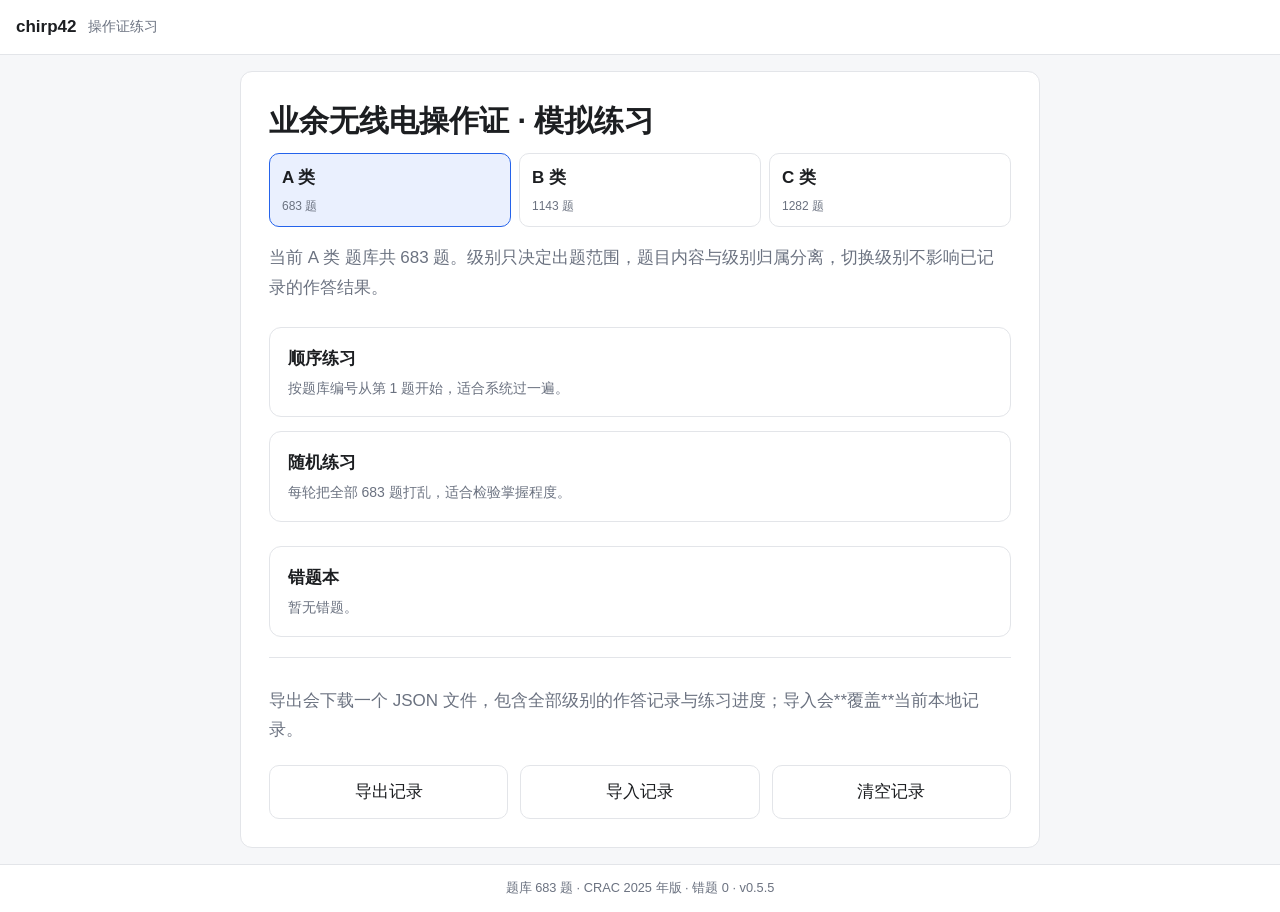
==== quiz/index.html @ 8d7db70e "v0.5.5: 整体放大一号，练习页使用更宽的容器 按用户反馈「可以大一点」调整，参照同类题库站的尺寸。  宽度： - 新增 .is-wide（76rem）：练习页是题干 + 答题卡双栏，需要更宽； " ====
<!DOCTYPE html>
<html lang="zh-CN">
<head>
<meta charset="utf-8">
<meta name="viewport" content="width=device-width, initial-scale=1">
<meta name="color-scheme" content="light dark">
<title>业余无线电操作证 · 模拟练习</title>
<meta name="description" content="CRAC 业余无线电台操作技术能力验证题库练习。">
<!-- 静态资源带版本参数：站点没有构建步骤，无法自动生成内容哈希，
     所以每次发版手动改这里的 v= 值，否则浏览器（尤其手机）会一直用旧的
     app.js / style.css。改版本号时三处一起改：这里两处 + index.html 页脚。 -->
<link rel="stylesheet" href="style.css?v=0.5.5">
</head>
<body>
<header class="topbar">
  <a class="brand" href="/">chirp42</a>
  <span class="topbar-title">操作证练习</span>
</header>

<main id="main" class="wrap">
  <!-- 应用内容由 app.js 渲染；无 JS 时给出提示 -->
  <section class="card">
    <h1>业余无线电操作证 · 模拟练习</h1>
    <p class="note" id="boot">正在载入题库…</p>
  </section>
</main>

<footer class="footbar">
  <span id="foot-stat">题库来自 CRAC《业余无线电台操作技术能力验证题库（2025 年版）》</span>
</footer>

<script src="app.js?v=0.5.5"></script>
</body>
</html>
---- quiz/style.css ----
/* 业余无线电操作证模拟练习 —— 移动端优先，无构建 */

:root {
  --bg: #f6f7f9;
  --fg: #1c1e21;
  --muted: #6b7280;
  --card: #ffffff;
  --line: #e3e5e9;
  --accent: #2563eb;
  --accent-soft: #eaf0fe;
  --ok: #15803d;
  --ok-soft: #e8f6ec;
  --bad: #b91c1c;
  --bad-soft: #fdeaea;
  --radius: 12px;
}

@media (prefers-color-scheme: dark) {
  :root {
    --bg: #16181c;
    --fg: #e8eaed;
    --muted: #9aa0a6;
    --card: #1f2227;
    --line: #303338;
    --accent: #7aa2f7;
    --accent-soft: #24314a;
    --ok: #6ee7a0;
    --ok-soft: #1d3327;
    --bad: #fca5a5;
    --bad-soft: #3a2222;
  }
}

* { box-sizing: border-box; }

html {
  -webkit-text-size-adjust: 100%;
}

body {
  margin: 0;
  min-height: 100vh;
  display: flex;
  flex-direction: column;
  background: var(--bg);
  color: var(--fg);
  font: 17px/1.75 -apple-system, BlinkMacSystemFont, "Segoe UI", "Microsoft YaHei",
        "PingFang SC", "Hiragino Sans GB", sans-serif;
}

/* ---------------- 顶栏与底栏 ---------------- */

.topbar {
  display: flex;
  align-items: center;
  gap: .75rem;
  padding: .75rem 1rem;
  border-bottom: 1px solid var(--line);
  background: var(--card);
  position: sticky;
  top: 0;
  z-index: 10;
}

.brand {
  font-weight: 600;
  color: var(--fg);
  text-decoration: none;
}

.topbar-title {
  color: var(--muted);
  font-size: .9rem;
}

.footbar {
  margin-top: auto;
  padding: .75rem 1rem calc(.75rem + env(safe-area-inset-bottom));
  border-top: 1px solid var(--line);
  background: var(--card);
  color: var(--muted);
  font-size: .8rem;
  text-align: center;
}

/* ---------------- 布局 ---------------- */

/*
 * 宽度分级：练习页是双栏（题干 + 答题卡），需要更宽；
 * 其余页面（首页、错题本、成绩）是单栏，太宽反而不好读。
 */
.wrap {
  width: 100%;
  max-width: 52rem;
  margin: 0 auto;
  padding: 1rem;
}

.wrap.is-wide { max-width: 76rem; }

.card {
  background: var(--card);
  border: 1px solid var(--line);
  border-radius: var(--radius);
  padding: clamp(1rem, 4vw, 1.75rem);
}

h1 {
  margin: 0 0 .75rem;
  font-size: clamp(1.4rem, 5vw, 1.9rem);
  line-height: 1.35;
}

.note {
  color: var(--muted);
  margin: .5rem 0 0;
}

.note.error { color: var(--bad); }

/* ---------------- 级别选择 ---------------- */

.levels {
  display: flex;
  gap: .5rem;
  margin: 0 0 1rem;
}

.level {
  flex: 1;
  display: flex;
  flex-direction: column;
  gap: .15rem;
  align-items: flex-start;
  min-height: 48px;
  padding: .6rem .75rem;
  border: 1px solid var(--line);
  border-radius: 10px;
  background: var(--card);
  color: var(--fg);
  font: inherit;
  text-align: left;
  cursor: pointer;
}

.level:hover:not(:disabled) {
  border-color: var(--accent);
  background: var(--accent-soft);
}

.level.is-current {
  border-color: var(--accent);
  background: var(--accent-soft);
  cursor: default;
}

.level:disabled { opacity: 1; }

.level-name { font-weight: 600; }

.level-meta {
  font-size: .75rem;
  color: var(--muted);
}

/* ---------------- 通用按钮 ---------------- */

.btn {
  display: inline-flex;
  align-items: center;
  justify-content: center;
  min-height: 54px;
  padding: .7rem 1.5rem;
  font-size: 1.0625rem;
  border: 1px solid var(--line);
  border-radius: 10px;
  background: var(--card);
  color: var(--fg);
  font: inherit;
  font-weight: 500;
  cursor: pointer;
}

.btn:hover:not(:disabled) { border-color: var(--accent); }

.btn:disabled {
  opacity: .5;
  cursor: not-allowed;
}

.btn:focus-visible {
  outline: 2px solid var(--accent);
  outline-offset: 2px;
}

.btn-primary {
  background: var(--accent);
  border-color: var(--accent);
  color: #fff;
}

.btn-primary:hover:not(:disabled) { filter: brightness(1.08); }

.btn-block { width: 100%; }

/* 进度条里的小号按钮（结束） */
.btn-small {
  min-height: 0;
  padding: .2rem .7rem;
  font-size: .8rem;
}

/* ---------------- 模式选择 ---------------- */

.modes {
  display: grid;
  gap: .875rem;
  margin-top: 1.5rem;
}

.mode {
  display: block;
  width: 100%;
  text-align: left;
  padding: 1rem 1.1rem;
  border: 1px solid var(--line);
  border-radius: var(--radius);
  background: var(--card);
  color: var(--fg);
  font: inherit;
  cursor: pointer;
}

.mode:hover:not(:disabled) {
  border-color: var(--accent);
  background: var(--accent-soft);
}

.mode:disabled { opacity: .45; cursor: not-allowed; }

.mode-name { display: block; font-weight: 600; }

.mode-desc {
  display: block;
  color: var(--muted);
  font-size: .875rem;
  margin-top: .15rem;
}

/* ---------------- 练习页布局（题目 + 答题卡） ---------------- */

/*
 * 宽屏左右分栏；窄屏自动堆叠（grid 只有一列时行为与普通块级一致）。
 * 用 auto-fit + minmax 而不是媒体查询：答题卡本身需要一个最小宽度才放得下
 * 号码格，交给浏览器按实际宽度决定分不分栏更稳。
 */
.practice {
  display: grid;
  grid-template-columns: 1fr;
  gap: 1rem;
  align-items: start;
}

@media (min-width: 64rem) {
  /* 左栏可伸缩，右栏随屏幕变宽（参考图里右栏约占三分之一） */
  .practice { grid-template-columns: minmax(0, 1fr) clamp(24rem, 28vw, 30rem); }
}

/* ---------------- 进度与题干 ---------------- */

.progress {
  display: flex;
  align-items: baseline;
  justify-content: space-between;
  gap: .5rem;
  color: var(--muted);
  font-size: .875rem;
  margin-bottom: .75rem;
}

/* 题号与正文两列。题号列宽固定，题干与选项文字因此左对齐。 */
.q-row {
  display: grid;
  grid-template-columns: 2rem minmax(0, 1fr);
  align-items: start;
}

.q-num {
  font-weight: 600;
  line-height: 1.75;
  color: var(--fg);
}

.q-body { min-width: 0; }

/* 错题本里的章节号等宽显示（练习页已不显示章节） */
.chapter {
  font-family: ui-monospace, SFMono-Regular, Menlo, Consolas, monospace;
}

/* 判定反馈的容器，占据选项与按钮之间 */
.verdict-slot { margin-top: 1rem; }

.verdict-slot:empty { margin-top: 0; }

/* 题型标签一行 */
.qtypes {
  display: flex;
  flex-wrap: wrap;
  gap: .35rem;
  margin-bottom: .6rem;
}

.qtext {
  margin: 0 0 1.1rem;
  font-size: 1.25rem;
  line-height: 1.8;
  white-space: pre-wrap;
  overflow-wrap: anywhere;
}

.qtype {
  display: inline-block;
  font-size: .8125rem;
  color: var(--muted);
  border: 1px solid var(--line);
  border-radius: 999px;
  padding: .1rem .5rem;
  margin-bottom: .75rem;
}

/* ---------------- 选项 ---------------- */

.options {
  display: grid;
  gap: .7rem;
  margin: 0;
  padding: 0;
  border: 0;
}

.opt {
  display: flex;
  align-items: flex-start;
  gap: .8rem;
  min-height: 56px;
  padding: .9rem 1.05rem;
  border: 1px solid var(--line);
  border-radius: 10px;
  background: var(--card);
  cursor: pointer;
}

.opt:hover { border-color: var(--accent); }

.opt input {
  flex: none;
  width: 1.3rem;
  height: 1.3rem;
  margin: .28rem 0 0;
  accent-color: var(--accent);
}

.opt-key {
  flex: none;
  font-weight: 600;
  color: var(--muted);
  min-width: 1.25rem;
  font-size: 1.0625rem;
}

.opt-text {
  overflow-wrap: anywhere;
}

.opt.is-selected {
  border-color: var(--accent);
  background: var(--accent-soft);
}

.opt.is-correct {
  border-color: var(--ok);
  background: var(--ok-soft);
}

.opt.is-wrong {
  border-color: var(--bad);
  background: var(--bad-soft);
}

/* 判定后禁用点击，但仍可读 */
.opt.is-locked { cursor: default; }
.opt.is-locked:hover { border-color: var(--line); }
.opt.is-correct.is-locked:hover { border-color: var(--ok); }
.opt.is-wrong.is-locked:hover { border-color: var(--bad); }

/* ---------------- 判定与操作区 ---------------- */

.verdict {
  margin-top: 1rem;
  padding: .85rem 1rem;
  border-radius: 10px;
  border: 1px solid var(--line);
  font-weight: 500;
}

.verdict.ok {
  border-color: var(--ok);
  background: var(--ok-soft);
  color: var(--ok);
}

.verdict.bad {
  border-color: var(--bad);
  background: var(--bad-soft);
  color: var(--bad);
}

.verdict .answer {
  display: block;
  margin-top: .35rem;
  font-weight: 400;
  color: var(--fg);
  font-size: .9rem;
}

.actions {
  display: flex;
  gap: .75rem;
  margin-top: 1.25rem;
}

.actions .btn { flex: 1; }

/* ---------------- 成绩页 ---------------- */

.summary {
  margin: .75rem 0 .25rem;
  border: 1px solid var(--line);
  border-radius: var(--radius);
  overflow: hidden;
}

.summary-row {
  display: flex;
  align-items: baseline;
  gap: .75rem;
  padding: .6rem .8rem;
  border-top: 1px solid var(--line);
}

.summary-row:first-child { border-top: 0; }

.summary-name {
  flex: none;
  min-width: 4.5rem;
  font-weight: 600;
}

.summary-val {
  color: var(--muted);
  font-size: .9rem;
}

/* ---------------- 答题卡 ---------------- */

/*
 * 已从题目卡片内移出，成为并排的独立面板（宽屏在右，窄屏在题目下方）。
 * 宽屏时随页面滚动（不用 sticky：答题卡只显示一轮的号码，与题目一一对应，
 * 钉住反而会遮住下方内容）。
 */
.sheet {
  background: var(--card);
  border: 1px solid var(--line);
  border-radius: var(--radius);
  padding: clamp(1rem, 2.5vw, 1.5rem);
}

/* 面板标题「练习模式」 */
.sheet-head {
  font-size: 1.2rem;
  font-weight: 700;
  padding-bottom: .6rem;
  margin-bottom: .6rem;
  border-bottom: 1px solid var(--line);
}

/* 名称 + 值 的信息行 */
.meta-row {
  display: grid;
  grid-template-columns: 6rem minmax(0, 1fr);
  gap: .5rem;
  align-items: baseline;
  margin-bottom: .45rem;
  font-size: 1rem;
}

.meta-name { color: var(--muted); }

.meta-val {
  font-family: ui-monospace, SFMono-Regular, Menlo, Consolas, monospace;
  /* 数字等宽，进度变化时不会左右抖动 */
  font-variant-numeric: tabular-nums;
  word-break: break-all;
}

.sheet-stat {
  color: var(--muted);
  font-size: .9rem;
  margin: .6rem 0 .75rem;
}

/* 题量大（B 级 1143、C 级 1282）时表格自身滚动，不挤压题目区 */
.sheet-grid {
  display: grid;
  grid-template-columns: repeat(auto-fill, minmax(2.6rem, 1fr));
  gap: .5rem;
  max-height: 26rem;
  overflow-y: auto;
  padding-right: .15rem;
}

.sheet-cell {
  aspect-ratio: 1 / 1;
  display: flex;
  align-items: center;
  justify-content: center;
  padding: 0;
  border: 1px solid var(--line);
  border-radius: 50%;
  background: var(--card);
  color: var(--fg);
  font: inherit;
  font-size: 1rem;
  line-height: 1;
  cursor: pointer;
}

/* 已作答：实心边框，与未作答的淡色区分 */
.sheet-cell[data-answered="yes"] {
  border-width: 2px;
}

/* 未作答：底色压暗一点，一眼能看出还没做 */
.sheet-cell:not([data-answered]) {
  color: var(--muted);
  background: var(--bg);
}

.sheet-cell:hover {
  border-color: var(--accent);
  background: var(--accent-soft);
}

.sheet-cell.is-right {
  border-color: var(--ok);
  background: var(--ok-soft);
  color: var(--ok);
  font-weight: 600;
}

.sheet-cell.is-wrong {
  border-color: var(--bad);
  background: var(--bad-soft);
  color: var(--bad);
  font-weight: 600;
}

/* 当前题：黄圈，与对错色不冲突。点它等于原地不动，所以指针用默认。 */
.sheet-cell.is-current {
  border-color: #d9a300;
  box-shadow: inset 0 0 0 1px #d9a300;
  cursor: default;
}

@media (prefers-color-scheme: dark) {
  .sheet-cell.is-current { border-color: #f2c94c; box-shadow: inset 0 0 0 1px #f2c94c; }
}

.sheet-cell:focus-visible {
  outline: 2px solid var(--accent);
  outline-offset: 2px;
}

/* 窄屏放不下数字时只留色块，仍可点 */
@media (max-width: 26rem) {
  .sheet-grid { grid-template-columns: repeat(auto-fill, minmax(2rem, 1fr)); }
  .sheet-cell { font-size: 0; }
}

/* ---------------- 数据管理（导出 / 导入 / 清空） ---------------- */

.datatools {
  margin-top: 1.25rem;
  padding-top: 1.25rem;
  border-top: 1px solid var(--line);
}

/* 导入 / 导出的结果提示 */
.notice {
  margin: 1rem 0 0;
  padding: .7rem .9rem;
  border: 1px solid var(--accent);
  border-radius: 10px;
  background: var(--accent-soft);
  font-size: .9rem;
}

.notice.error {
  border-color: var(--bad);
  background: var(--bad-soft);
  color: var(--bad);
}

/* ---------------- 错题本 ---------------- */

.nb-list {
  display: grid;
  gap: .75rem;
  margin-top: 1rem;
}

.nb-item {
  padding: .85rem .95rem;
  border: 1px solid var(--line);
  border-radius: 10px;
  background: var(--card);
}

.nb-text {
  margin: 0 0 .4rem;
  line-height: 1.7;
  overflow-wrap: anywhere;
}

.nb-item .note {
  margin: 0 0 .6rem;
  font-size: .8rem;
}

/* 底部悬浮操作条，便于单手操作 */
@media (max-width: 30rem) {
  .actions {
    position: sticky;
    bottom: 0;
    padding: .6rem 0 calc(.6rem + env(safe-area-inset-bottom));
    background: linear-gradient(to top, var(--card) 70%, transparent);
  }
}
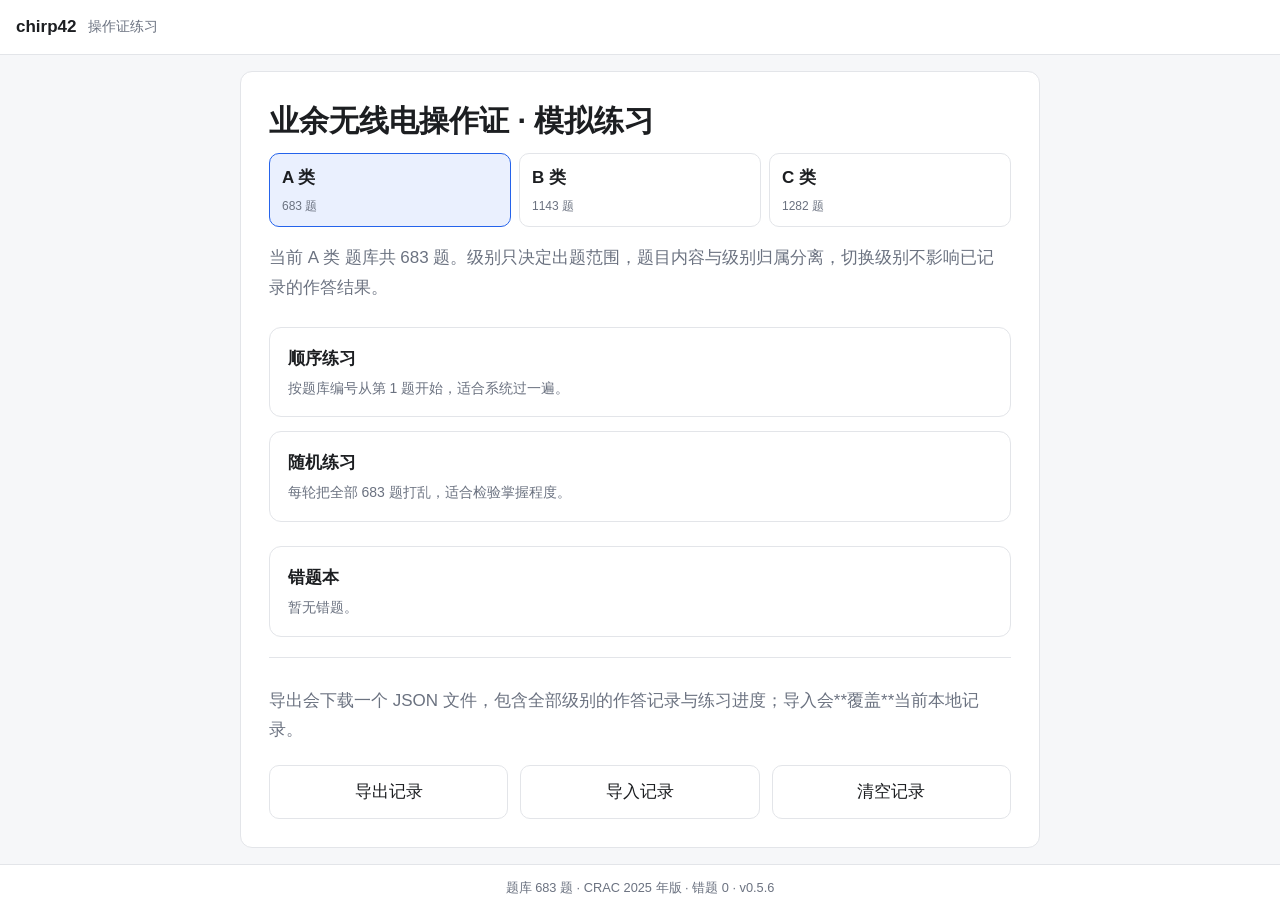
==== commit 578bc4e4: "v0.5.6: 合并为一张卡片，答题卡改用题库原序号 按用户反馈：练习页之前是两块各带边框的卡片并排（题目卡片 + 答题卡面板）， 看起来是分离的两块。现在合并成一张卡片：  - 卡片结构：进度行 /" ====
--- a/quiz/index.html
+++ b/quiz/index.html
@@ -9,7 +9,7 @@
 <!-- 静态资源带版本参数：站点没有构建步骤，无法自动生成内容哈希，
      所以每次发版手动改这里的 v= 值，否则浏览器（尤其手机）会一直用旧的
      app.js / style.css。改版本号时三处一起改：这里两处 + index.html 页脚。 -->
-<link rel="stylesheet" href="style.css?v=0.5.5">
+<link rel="stylesheet" href="style.css?v=0.5.6">
 </head>
 <body>
 <header class="topbar">
@@ -29,6 +29,6 @@
   <span id="foot-stat">题库来自 CRAC《业余无线电台操作技术能力验证题库（2025 年版）》</span>
 </footer>
 
-<script src="app.js?v=0.5.5"></script>
+<script src="app.js?v=0.5.6"></script>
 </body>
 </html>
--- a/quiz/style.css
+++ b/quiz/style.css
@@ -247,23 +247,35 @@
   margin-top: .15rem;
 }
 
-/* ---------------- 练习页布局（题目 + 答题卡） ---------------- */
+/* ---------------- 练习页布局（题干 + 答题卡，同一张卡片内） ---------------- */
 
 /*
- * 宽屏左右分栏；窄屏自动堆叠（grid 只有一列时行为与普通块级一致）。
- * 用 auto-fit + minmax 而不是媒体查询：答题卡本身需要一个最小宽度才放得下
- * 号码格，交给浏览器按实际宽度决定分不分栏更稳。
+ * 卡片内部的两栏：左侧题干与选项，右侧答题卡区块。
+ * 窄屏自动堆叠成一列（此时答题卡的分隔线转成顶部横线）。
+ * 用 stretch 让两栏等高——否则右栏内容更高、左栏更矮，顶边看起来不齐。
  */
 .practice {
   display: grid;
   grid-template-columns: 1fr;
-  gap: 1rem;
-  align-items: start;
-}
+  gap: 1.5rem;
+  align-items: stretch;
+}
+
+.q-side { min-width: 0; }
 
 @media (min-width: 64rem) {
   /* 左栏可伸缩，右栏随屏幕变宽（参考图里右栏约占三分之一） */
   .practice { grid-template-columns: minmax(0, 1fr) clamp(24rem, 28vw, 30rem); }
+}
+
+/* 堆叠时答题卡在下方：左侧分隔线改成顶部横线 */
+@media (max-width: 63.999rem) {
+  .sheet {
+    border-left: 0;
+    border-top: 1px solid var(--line);
+    padding-left: 0;
+    padding-top: 1.25rem;
+  }
 }
 
 /* ---------------- 进度与题干 ---------------- */
@@ -465,15 +477,12 @@
 /* ---------------- 答题卡 ---------------- */
 
 /*
- * 已从题目卡片内移出，成为并排的独立面板（宽屏在右，窄屏在题目下方）。
- * 宽屏时随页面滚动（不用 sticky：答题卡只显示一轮的号码，与题目一一对应，
- * 钉住反而会遮住下方内容）。
+ * 答题卡已并入题目卡片，是卡片内部的一个区块（不是另一张卡片）。
+ * 宽屏时靠一条左侧分隔线与题干分开；窄屏堆叠时分隔线转到顶部（见文末媒体查询）。
  */
 .sheet {
-  background: var(--card);
-  border: 1px solid var(--line);
-  border-radius: var(--radius);
-  padding: clamp(1rem, 2.5vw, 1.5rem);
+  border-left: 1px solid var(--line);
+  padding-left: clamp(1rem, 2.5vw, 1.75rem);
 }
 
 /* 面板标题「练习模式」 */
@@ -481,7 +490,7 @@
   font-size: 1.2rem;
   font-weight: 700;
   padding-bottom: .6rem;
-  margin-bottom: .6rem;
+  margin-bottom: .75rem;
   border-bottom: 1px solid var(--line);
 }
 
@@ -531,7 +540,12 @@
   background: var(--card);
   color: var(--fg);
   font: inherit;
-  font-size: 1rem;
+  /*
+   * 格子里是题库原序号，最多三位数（C 级 1282）。
+   * 字号用 clamp 跟着格子宽度走，三位数也放得下。
+   */
+  font-size: clamp(.72rem, 1.1vw, .95rem);
+  font-variant-numeric: tabular-nums;
   line-height: 1;
   cursor: pointer;
 }
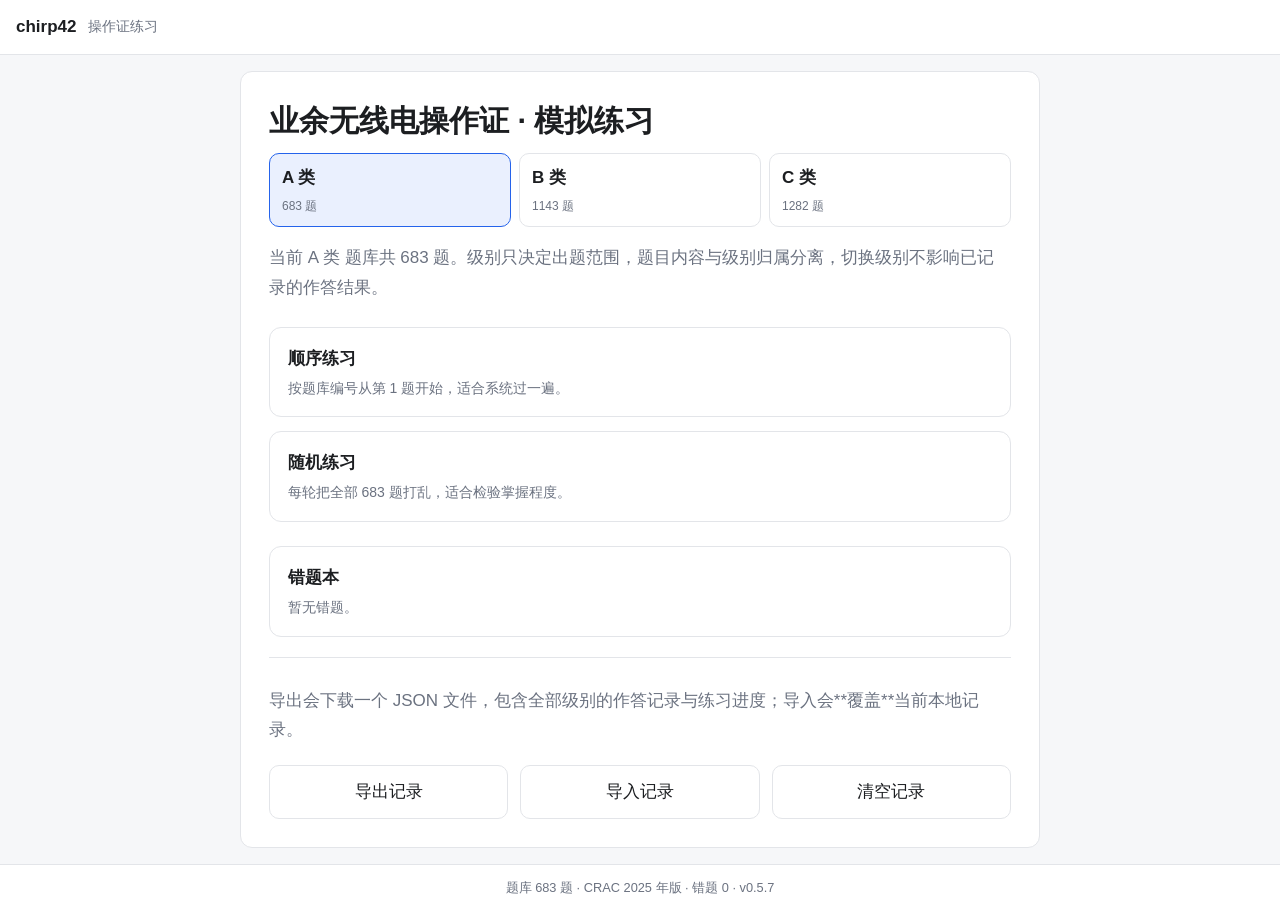
==== commit b548328e: "v0.5.7: 修三处练习逻辑错误（用户报告） 1) 练习进度统计的是「已答题数」，不是当前题号    原来显示 session.index + 1，于是跳着做题时做第 24 题就显示 24/683。" ====
--- a/quiz/index.html
+++ b/quiz/index.html
@@ -9,7 +9,7 @@
 <!-- 静态资源带版本参数：站点没有构建步骤，无法自动生成内容哈希，
      所以每次发版手动改这里的 v= 值，否则浏览器（尤其手机）会一直用旧的
      app.js / style.css。改版本号时三处一起改：这里两处 + index.html 页脚。 -->
-<link rel="stylesheet" href="style.css?v=0.5.6">
+<link rel="stylesheet" href="style.css?v=0.5.7">
 </head>
 <body>
 <header class="topbar">
@@ -29,6 +29,6 @@
   <span id="foot-stat">题库来自 CRAC《业余无线电台操作技术能力验证题库（2025 年版）》</span>
 </footer>
 
-<script src="app.js?v=0.5.6"></script>
+<script src="app.js?v=0.5.7"></script>
 </body>
 </html>
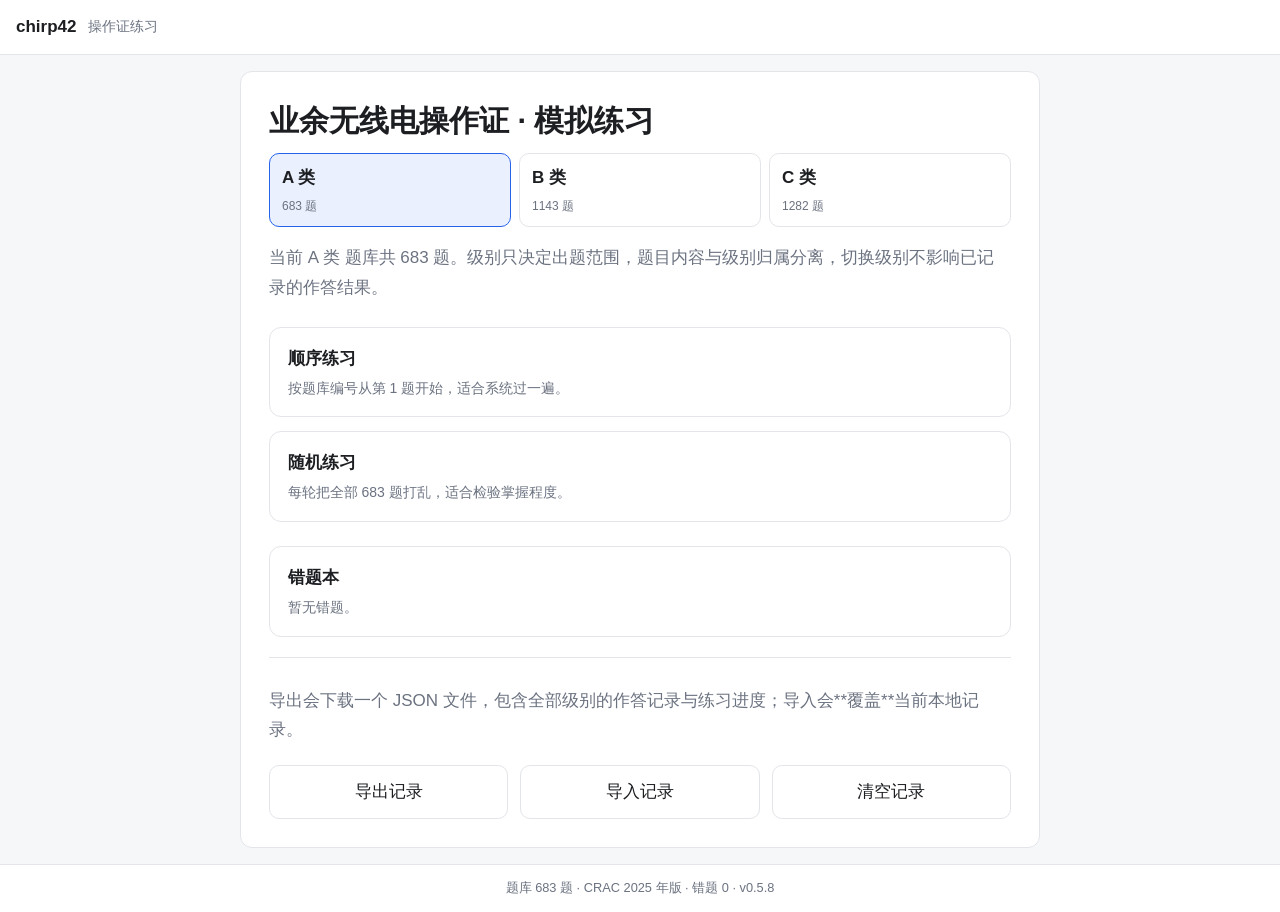
==== commit 9dd19def: "v0.5.8: 题型标签不再透露答案个数 原来多选目标签写「多选题（2 个答案）」，等于把答案个数当提示给出去了。 现在只写「多选题 / 单选题」。  版本号升至 0.5.8（两个静态资源 ?v= 与" ====
--- a/quiz/index.html
+++ b/quiz/index.html
@@ -9,7 +9,7 @@
 <!-- 静态资源带版本参数：站点没有构建步骤，无法自动生成内容哈希，
      所以每次发版手动改这里的 v= 值，否则浏览器（尤其手机）会一直用旧的
      app.js / style.css。改版本号时三处一起改：这里两处 + index.html 页脚。 -->
-<link rel="stylesheet" href="style.css?v=0.5.7">
+<link rel="stylesheet" href="style.css?v=0.5.8">
 </head>
 <body>
 <header class="topbar">
@@ -29,6 +29,6 @@
   <span id="foot-stat">题库来自 CRAC《业余无线电台操作技术能力验证题库（2025 年版）》</span>
 </footer>
 
-<script src="app.js?v=0.5.7"></script>
+<script src="app.js?v=0.5.8"></script>
 </body>
 </html>
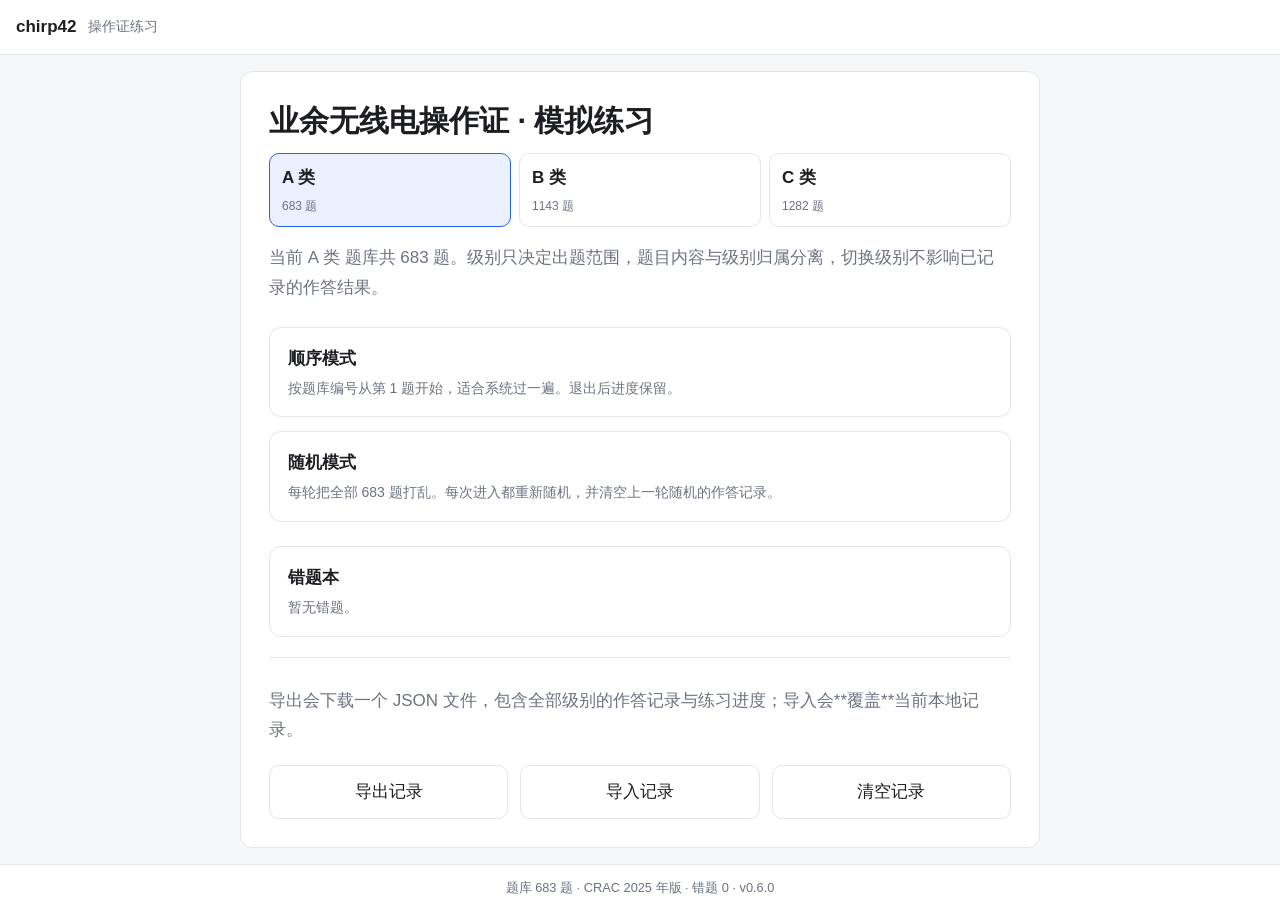
==== commit 2de40f61: "v0.6.0: 两种练习模式各自独立（顺序保留 / 随机每次重来） 按用户梳理的逻辑重做入口设计：去掉「继续练习」与「重新练习」， 只留固定的「顺序模式」「随机模式」。  - 顺序模式：接着上次的位置" ====
--- a/quiz/index.html
+++ b/quiz/index.html
@@ -9,7 +9,7 @@
 <!-- 静态资源带版本参数：站点没有构建步骤，无法自动生成内容哈希，
      所以每次发版手动改这里的 v= 值，否则浏览器（尤其手机）会一直用旧的
      app.js / style.css。改版本号时三处一起改：这里两处 + index.html 页脚。 -->
-<link rel="stylesheet" href="style.css?v=0.5.8">
+<link rel="stylesheet" href="style.css?v=0.6.0">
 </head>
 <body>
 <header class="topbar">
@@ -29,6 +29,6 @@
   <span id="foot-stat">题库来自 CRAC《业余无线电台操作技术能力验证题库（2025 年版）》</span>
 </footer>
 
-<script src="app.js?v=0.5.8"></script>
+<script src="app.js?v=0.6.0"></script>
 </body>
 </html>
--- a/quiz/style.css
+++ b/quiz/style.css
@@ -485,13 +485,20 @@
   padding-left: clamp(1rem, 2.5vw, 1.75rem);
 }
 
-/* 面板标题「练习模式」 */
+/* 面板标题：模式名 +（顺序模式下）「清空答题」按钮 */
 .sheet-head {
-  font-size: 1.2rem;
-  font-weight: 700;
+  display: flex;
+  align-items: center;
+  justify-content: space-between;
+  gap: .75rem;
   padding-bottom: .6rem;
   margin-bottom: .75rem;
   border-bottom: 1px solid var(--line);
+}
+
+.sheet-mode {
+  font-size: 1.2rem;
+  font-weight: 700;
 }
 
 /* 名称 + 值 的信息行 */
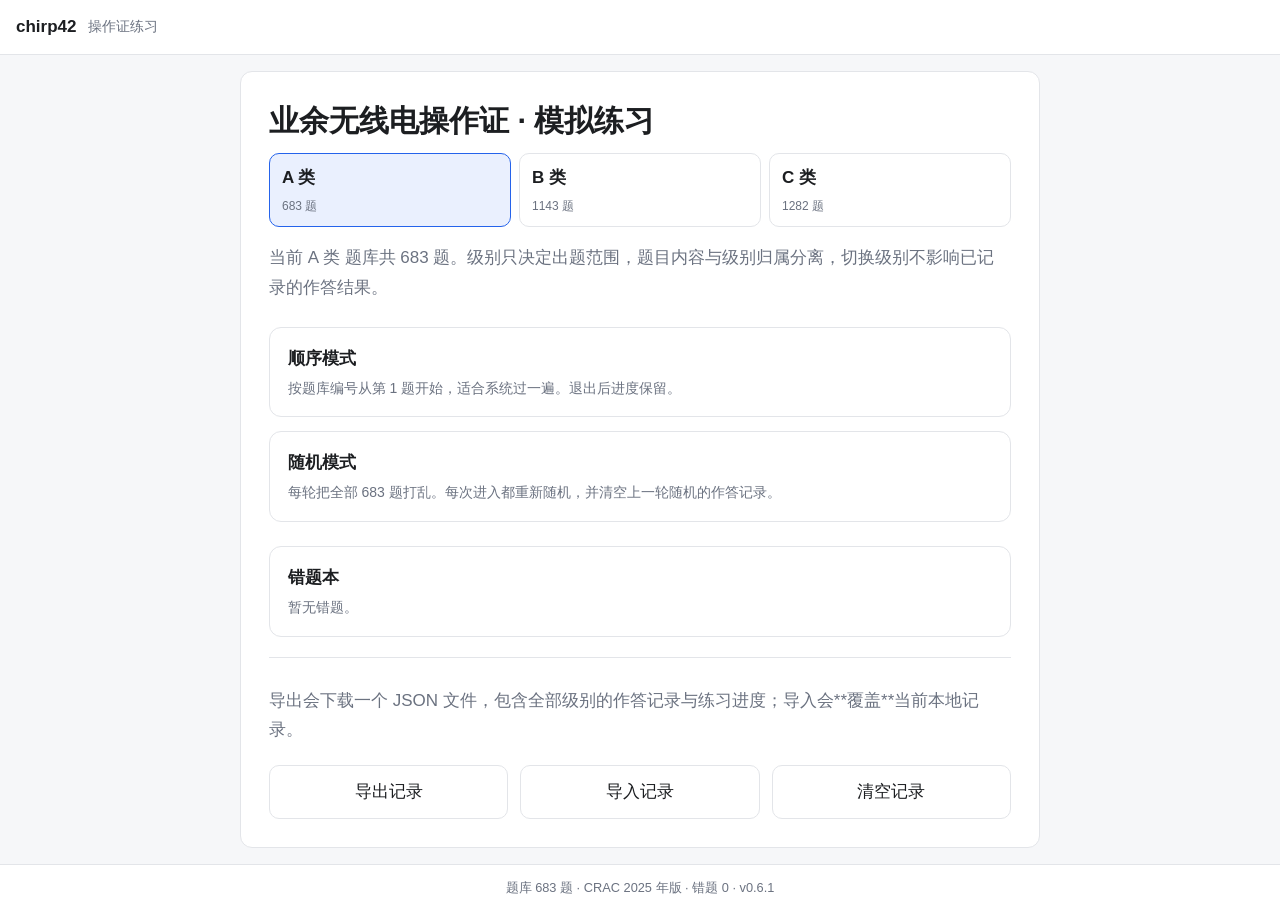
==== commit 84aa6cb5: "v0.6.1: 修顺序模式不按顺序，首页改用答题数 用户报告两处：  1) 顺序模式做出来不是顺序。    根因在数据迁移：旧结构只有一份 list，而它**可能是随机练习的乱序列表**    （旧版" ====
--- a/quiz/index.html
+++ b/quiz/index.html
@@ -9,7 +9,7 @@
 <!-- 静态资源带版本参数：站点没有构建步骤，无法自动生成内容哈希，
      所以每次发版手动改这里的 v= 值，否则浏览器（尤其手机）会一直用旧的
      app.js / style.css。改版本号时三处一起改：这里两处 + index.html 页脚。 -->
-<link rel="stylesheet" href="style.css?v=0.6.0">
+<link rel="stylesheet" href="style.css?v=0.6.1">
 </head>
 <body>
 <header class="topbar">
@@ -29,6 +29,6 @@
   <span id="foot-stat">题库来自 CRAC《业余无线电台操作技术能力验证题库（2025 年版）》</span>
 </footer>
 
-<script src="app.js?v=0.6.0"></script>
+<script src="app.js?v=0.6.1"></script>
 </body>
 </html>
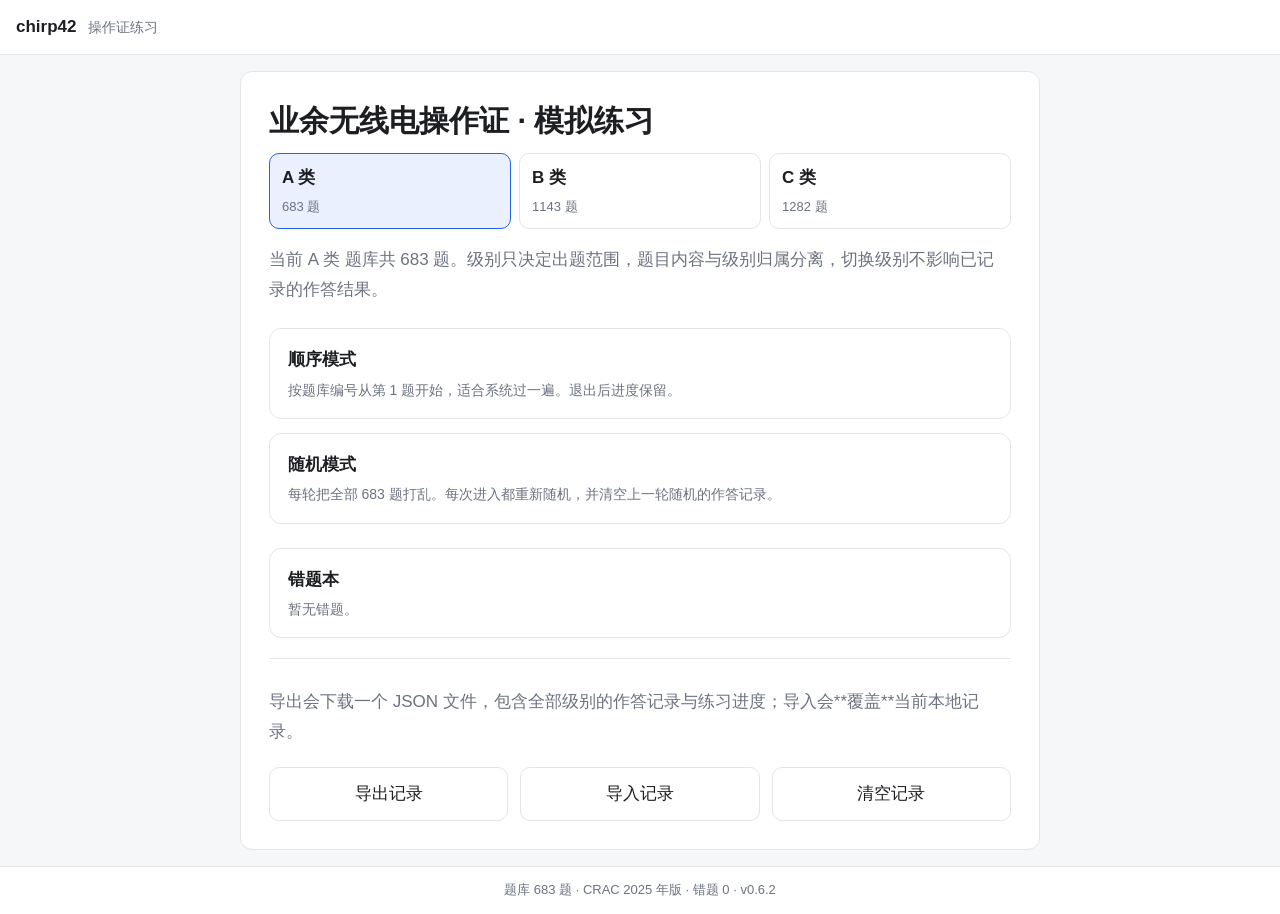
==== commit c588778b: "v0.6.2: 设计令牌收敛 + 手机端答题卡浮动按钮 一、设计令牌（为 v0.7 的新界面铺底）  用户从 v0.5.1 到 v0.6.1 连续改了 7 轮界面，累积出这些不一致： - 13 种字号" ====
--- a/quiz/index.html
+++ b/quiz/index.html
@@ -9,7 +9,7 @@
 <!-- 静态资源带版本参数：站点没有构建步骤，无法自动生成内容哈希，
      所以每次发版手动改这里的 v= 值，否则浏览器（尤其手机）会一直用旧的
      app.js / style.css。改版本号时三处一起改：这里两处 + index.html 页脚。 -->
-<link rel="stylesheet" href="style.css?v=0.6.1">
+<link rel="stylesheet" href="style.css?v=0.6.2">
 </head>
 <body>
 <header class="topbar">
@@ -29,6 +29,6 @@
   <span id="foot-stat">题库来自 CRAC《业余无线电台操作技术能力验证题库（2025 年版）》</span>
 </footer>
 
-<script src="app.js?v=0.6.1"></script>
+<script src="app.js?v=0.6.2"></script>
 </body>
 </html>
--- a/quiz/style.css
+++ b/quiz/style.css
@@ -1,5 +1,10 @@
 /* 业余无线电操作证模拟练习 —— 移动端优先，无构建 */
 
+/*
+ * 设计令牌。颜色与字号只在这里定义，别处一律引用变量：
+ * 之前散落着 13 种字号取值（含 .8125 / 1.0625 这类 1/16 碎值）和 5 个
+ * 硬编码颜色，改一处要翻遍全文，深色模式也容易漏。
+ */
 :root {
   --bg: #f6f7f9;
   --fg: #1c1e21;
@@ -12,7 +17,23 @@
   --ok-soft: #e8f6ec;
   --bad: #b91c1c;
   --bad-soft: #fdeaea;
+  /* 答题卡「当前题」的强调色（黄圈）。与对错色系不冲突。 */
+  --spot: #d9a300;
+  /* 主按钮上的文字色 */
+  --on-accent: #fff;
+
   --radius: 12px;
+  --radius-sm: 10px;
+
+  /* 字号尺度：6 档，全部走变量 */
+  --text-xs: .8125rem;   /* 13px 标签、角标 */
+  --text-sm: .875rem;    /* 14px 说明、次要信息 */
+  --text-base: 1rem;     /* 16px 信息行 */
+  --text-md: 1.0625rem;  /* 17px 选项字母、按钮 */
+  --text-lg: 1.25rem;    /* 20px 题干 */
+  --text-xl: 1.4rem;     /* 标题（配合 clamp 放大） */
+
+  /* 布局断点数值（仅供注释参考，媒体查询里必须写字面量） */
 }
 
 @media (prefers-color-scheme: dark) {
@@ -28,6 +49,8 @@
     --ok-soft: #1d3327;
     --bad: #fca5a5;
     --bad-soft: #3a2222;
+    --spot: #f2c94c;
+    --on-accent: #10131a;
   }
 }
 
@@ -70,7 +93,7 @@
 
 .topbar-title {
   color: var(--muted);
-  font-size: .9rem;
+  font-size: var(--text-sm);
 }
 
 .footbar {
@@ -79,7 +102,7 @@
   border-top: 1px solid var(--line);
   background: var(--card);
   color: var(--muted);
-  font-size: .8rem;
+  font-size: var(--text-xs);
   text-align: center;
 }
 
@@ -107,7 +130,7 @@
 
 h1 {
   margin: 0 0 .75rem;
-  font-size: clamp(1.4rem, 5vw, 1.9rem);
+  font-size: clamp(var(--text-xl), 5vw, 1.9rem);
   line-height: 1.35;
 }
 
@@ -135,7 +158,7 @@
   min-height: 48px;
   padding: .6rem .75rem;
   border: 1px solid var(--line);
-  border-radius: 10px;
+  border-radius: var(--radius-sm);
   background: var(--card);
   color: var(--fg);
   font: inherit;
@@ -159,7 +182,7 @@
 .level-name { font-weight: 600; }
 
 .level-meta {
-  font-size: .75rem;
+  font-size: var(--text-xs);
   color: var(--muted);
 }
 
@@ -171,9 +194,9 @@
   justify-content: center;
   min-height: 54px;
   padding: .7rem 1.5rem;
-  font-size: 1.0625rem;
-  border: 1px solid var(--line);
-  border-radius: 10px;
+  font-size: var(--text-md);
+  border: 1px solid var(--line);
+  border-radius: var(--radius-sm);
   background: var(--card);
   color: var(--fg);
   font: inherit;
@@ -196,7 +219,7 @@
 .btn-primary {
   background: var(--accent);
   border-color: var(--accent);
-  color: #fff;
+  color: var(--on-accent);
 }
 
 .btn-primary:hover:not(:disabled) { filter: brightness(1.08); }
@@ -207,7 +230,7 @@
 .btn-small {
   min-height: 0;
   padding: .2rem .7rem;
-  font-size: .8rem;
+  font-size: var(--text-xs);
 }
 
 /* ---------------- 模式选择 ---------------- */
@@ -243,7 +266,7 @@
 .mode-desc {
   display: block;
   color: var(--muted);
-  font-size: .875rem;
+  font-size: var(--text-sm);
   margin-top: .15rem;
 }
 
@@ -268,15 +291,7 @@
   .practice { grid-template-columns: minmax(0, 1fr) clamp(24rem, 28vw, 30rem); }
 }
 
-/* 堆叠时答题卡在下方：左侧分隔线改成顶部横线 */
-@media (max-width: 63.999rem) {
-  .sheet {
-    border-left: 0;
-    border-top: 1px solid var(--line);
-    padding-left: 0;
-    padding-top: 1.25rem;
-  }
-}
+/* 窄屏的答题卡规则集中在文件末尾的「浮动面板」一节，这里不再重复。 */
 
 /* ---------------- 进度与题干 ---------------- */
 
@@ -286,7 +301,7 @@
   justify-content: space-between;
   gap: .5rem;
   color: var(--muted);
-  font-size: .875rem;
+  font-size: var(--text-sm);
   margin-bottom: .75rem;
 }
 
@@ -325,7 +340,7 @@
 
 .qtext {
   margin: 0 0 1.1rem;
-  font-size: 1.25rem;
+  font-size: var(--text-lg);
   line-height: 1.8;
   white-space: pre-wrap;
   overflow-wrap: anywhere;
@@ -333,7 +348,7 @@
 
 .qtype {
   display: inline-block;
-  font-size: .8125rem;
+  font-size: var(--text-xs);
   color: var(--muted);
   border: 1px solid var(--line);
   border-radius: 999px;
@@ -358,7 +373,7 @@
   min-height: 56px;
   padding: .9rem 1.05rem;
   border: 1px solid var(--line);
-  border-radius: 10px;
+  border-radius: var(--radius-sm);
   background: var(--card);
   cursor: pointer;
 }
@@ -378,7 +393,7 @@
   font-weight: 600;
   color: var(--muted);
   min-width: 1.25rem;
-  font-size: 1.0625rem;
+  font-size: var(--text-md);
 }
 
 .opt-text {
@@ -411,7 +426,7 @@
 .verdict {
   margin-top: 1rem;
   padding: .85rem 1rem;
-  border-radius: 10px;
+  border-radius: var(--radius-sm);
   border: 1px solid var(--line);
   font-weight: 500;
 }
@@ -433,7 +448,7 @@
   margin-top: .35rem;
   font-weight: 400;
   color: var(--fg);
-  font-size: .9rem;
+  font-size: var(--text-sm);
 }
 
 .actions {
@@ -471,7 +486,7 @@
 
 .summary-val {
   color: var(--muted);
-  font-size: .9rem;
+  font-size: var(--text-sm);
 }
 
 /* ---------------- 答题卡 ---------------- */
@@ -497,8 +512,16 @@
 }
 
 .sheet-mode {
-  font-size: 1.2rem;
+  font-size: var(--text-lg);
   font-weight: 700;
+}
+
+/* 标题右侧的按钮组（清空答题 / 收起） */
+.sheet-head-btns {
+  display: flex;
+  align-items: center;
+  gap: .5rem;
+  flex: none;
 }
 
 /* 名称 + 值 的信息行 */
@@ -508,7 +531,7 @@
   gap: .5rem;
   align-items: baseline;
   margin-bottom: .45rem;
-  font-size: 1rem;
+  font-size: var(--text-base);
 }
 
 .meta-name { color: var(--muted); }
@@ -522,7 +545,7 @@
 
 .sheet-stat {
   color: var(--muted);
-  font-size: .9rem;
+  font-size: var(--text-sm);
   margin: .6rem 0 .75rem;
 }
 
@@ -534,6 +557,8 @@
   max-height: 26rem;
   overflow-y: auto;
   padding-right: .15rem;
+  /* 格子里的数字字号：随格子宽度缩放，最多四位也放得下 */
+  --cell-text: clamp(.72rem, 1.1vw, .9rem);
 }
 
 .sheet-cell {
@@ -548,10 +573,10 @@
   color: var(--fg);
   font: inherit;
   /*
-   * 格子里是题库原序号，最多三位数（C 级 1282）。
-   * 字号用 clamp 跟着格子宽度走，三位数也放得下。
+   * 格子里是本轮序号（1..N，最多四位）。字号跟着格子宽度走，
+   * 位数多时也能放得下。
    */
-  font-size: clamp(.72rem, 1.1vw, .95rem);
+  font-size: var(--cell-text, .9rem);
   font-variant-numeric: tabular-nums;
   line-height: 1;
   cursor: pointer;
@@ -589,24 +614,14 @@
 
 /* 当前题：黄圈，与对错色不冲突。点它等于原地不动，所以指针用默认。 */
 .sheet-cell.is-current {
-  border-color: #d9a300;
-  box-shadow: inset 0 0 0 1px #d9a300;
+  border-color: var(--spot);
+  box-shadow: inset 0 0 0 1px var(--spot);
   cursor: default;
-}
-
-@media (prefers-color-scheme: dark) {
-  .sheet-cell.is-current { border-color: #f2c94c; box-shadow: inset 0 0 0 1px #f2c94c; }
 }
 
 .sheet-cell:focus-visible {
   outline: 2px solid var(--accent);
   outline-offset: 2px;
-}
-
-/* 窄屏放不下数字时只留色块，仍可点 */
-@media (max-width: 26rem) {
-  .sheet-grid { grid-template-columns: repeat(auto-fill, minmax(2rem, 1fr)); }
-  .sheet-cell { font-size: 0; }
 }
 
 /* ---------------- 数据管理（导出 / 导入 / 清空） ---------------- */
@@ -622,9 +637,9 @@
   margin: 1rem 0 0;
   padding: .7rem .9rem;
   border: 1px solid var(--accent);
-  border-radius: 10px;
+  border-radius: var(--radius-sm);
   background: var(--accent-soft);
-  font-size: .9rem;
+  font-size: var(--text-sm);
 }
 
 .notice.error {
@@ -644,7 +659,7 @@
 .nb-item {
   padding: .85rem .95rem;
   border: 1px solid var(--line);
-  border-radius: 10px;
+  border-radius: var(--radius-sm);
   background: var(--card);
 }
 
@@ -656,15 +671,94 @@
 
 .nb-item .note {
   margin: 0 0 .6rem;
-  font-size: .8rem;
+  font-size: var(--text-xs);
+}
+
+/* ---------------- 窄屏：答题卡改为浮动面板 + 右下角唤出按钮 ---------------- */
+
+/*
+ * 手机上答题卡竖排堆在题目下方太高（最多 1282 个格子），改为：
+ * 默认收起 → 右下角浮动按钮唤出 → 盖在内容上的浮动面板 → 再点收起。
+ * 宽屏（>= 64rem）不受影响，右栏常驻显示。
+ */
+
+/* 唤出按钮与「收起」按钮：默认隐藏，只在窄屏的练习页出现 */
+.sheet-fab { display: none; }
+.sheet-close { display: none; }
+
+/* 背景遮罩：点空白处也收起 */
+.sheet-backdrop {
+  position: fixed;
+  inset: 0;
+  z-index: 20;
+  background: rgba(0, 0, 0, .35);
+  display: none;
 }
 
 /* 底部悬浮操作条，便于单手操作 */
-@media (max-width: 30rem) {
+@media (max-width: 34rem) {
   .actions {
     position: sticky;
     bottom: 0;
     padding: .6rem 0 calc(.6rem + env(safe-area-inset-bottom));
     background: linear-gradient(to top, var(--card) 70%, transparent);
   }
-}
+
+  /* 极窄屏放不下数字时只留色块，仍可点 */
+  .sheet-cell { font-size: 0; }
+}
+
+@media (max-width: 63.999rem) {
+  /* 窄屏时答题卡不再是右栏的一部分，收起/展开全部由浮动面板规则接管 */
+
+  .card.has-sheet .sheet-fab {
+    display: inline-flex;
+    position: fixed;
+    right: 1rem;
+    bottom: calc(1rem + env(safe-area-inset-bottom));
+    z-index: 25;
+    min-height: 52px;
+    padding: 0 1.1rem;
+    border-radius: 999px;
+    box-shadow: 0 6px 20px rgba(0, 0, 0, .28);
+  }
+
+  /* 收起时答题卡不占位 */
+  .card.has-sheet .sheet { display: none; }
+
+  /* 展开：盖在内容上的浮动面板 */
+  .card.has-sheet.is-sheet-open .sheet {
+    display: block;
+    position: fixed;
+    left: 0;
+    right: 0;
+    bottom: 0;
+    z-index: 30;
+    max-height: 72vh;
+    overflow-y: auto;
+    padding: 1rem 1rem calc(1rem + env(safe-area-inset-bottom));
+    background: var(--card);
+    border: 0;
+    border-top: 1px solid var(--line);
+    border-radius: var(--radius) var(--radius) 0 0;
+    box-shadow: 0 -8px 28px rgba(0, 0, 0, .22);
+  }
+
+  .card.has-sheet.is-sheet-open .sheet-backdrop { display: block; }
+
+  /* 面板里标题吸顶，滚动时也能点到「收起」 */
+  .card.has-sheet.is-sheet-open .sheet-head {
+    position: sticky;
+    top: 0;
+    z-index: 1;
+    background: var(--card);
+  }
+
+  .card.has-sheet.is-sheet-open .sheet-close { display: inline-flex; }
+
+  /* 面板自身滚动，格子高度不再另外受限 */
+  .card.has-sheet.is-sheet-open .sheet-grid { max-height: none; }
+
+  /* 打开面板时锁住背景滚动 */
+  body.sheet-locked { overflow: hidden; }
+}
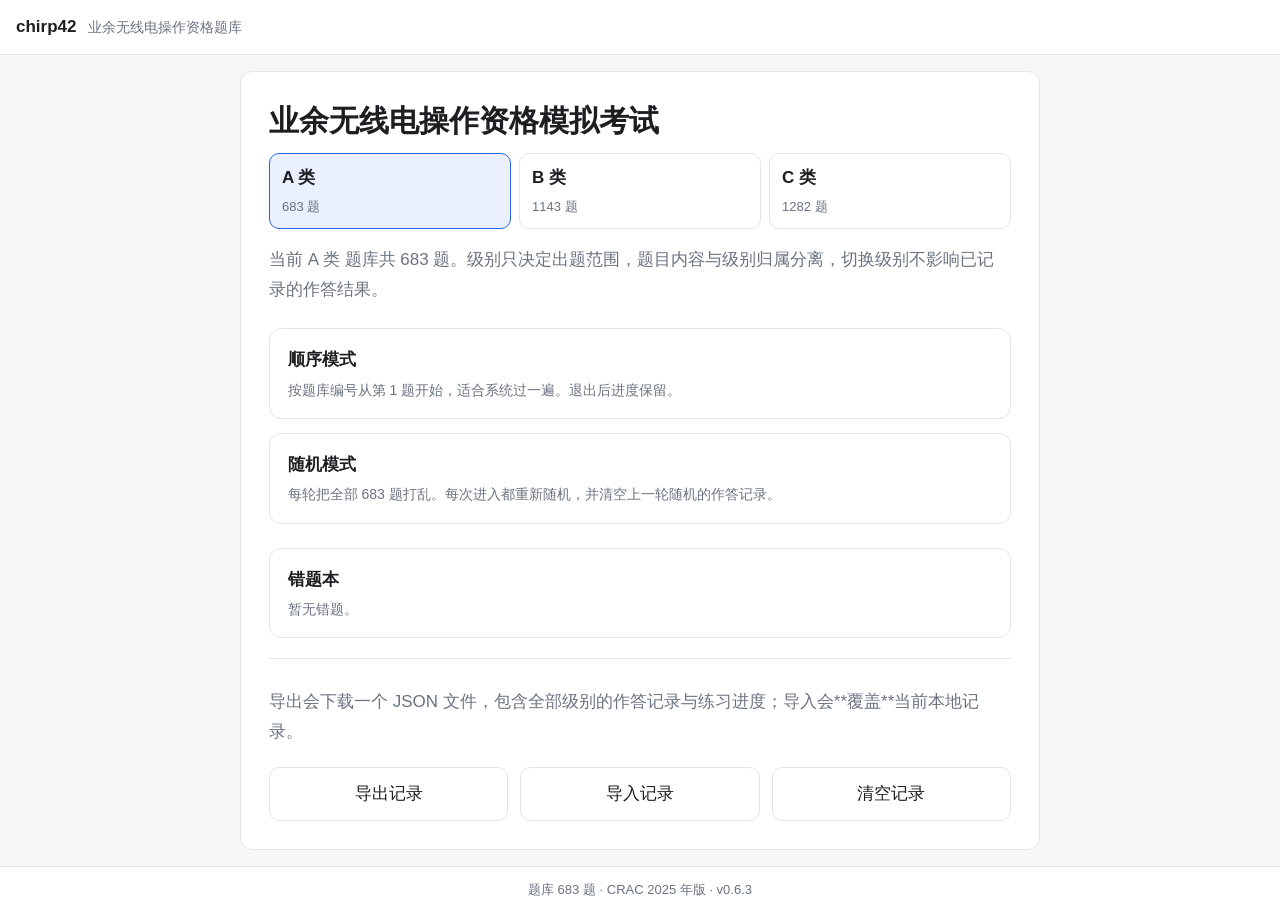
==== commit 36272792: "v0.6.3: 按截图改标题与级别按钮，压缩纵向间距 按用户标注修改：  - 顶栏小标题「操作证练习」-> 「业余无线电操作资格题库」 - 首页大标题「业余无线电操作证 · 模拟练习」-> 「业余无线" ====
--- a/quiz/index.html
+++ b/quiz/index.html
@@ -4,23 +4,23 @@
 <meta charset="utf-8">
 <meta name="viewport" content="width=device-width, initial-scale=1">
 <meta name="color-scheme" content="light dark">
-<title>业余无线电操作证 · 模拟练习</title>
+<title>业余无线电操作资格模拟考试</title>
 <meta name="description" content="CRAC 业余无线电台操作技术能力验证题库练习。">
 <!-- 静态资源带版本参数：站点没有构建步骤，无法自动生成内容哈希，
      所以每次发版手动改这里的 v= 值，否则浏览器（尤其手机）会一直用旧的
      app.js / style.css。改版本号时三处一起改：这里两处 + index.html 页脚。 -->
-<link rel="stylesheet" href="style.css?v=0.6.2">
+<link rel="stylesheet" href="style.css?v=0.6.3">
 </head>
 <body>
 <header class="topbar">
   <a class="brand" href="/">chirp42</a>
-  <span class="topbar-title">操作证练习</span>
+  <span class="topbar-title">业余无线电操作资格题库</span>
 </header>
 
 <main id="main" class="wrap">
   <!-- 应用内容由 app.js 渲染；无 JS 时给出提示 -->
   <section class="card">
-    <h1>业余无线电操作证 · 模拟练习</h1>
+    <h1>业余无线电操作资格模拟考试</h1>
     <p class="note" id="boot">正在载入题库…</p>
   </section>
 </main>
@@ -29,6 +29,6 @@
   <span id="foot-stat">题库来自 CRAC《业余无线电台操作技术能力验证题库（2025 年版）》</span>
 </footer>
 
-<script src="app.js?v=0.6.2"></script>
+<script src="app.js?v=0.6.3"></script>
 </body>
 </html>
--- a/quiz/style.css
+++ b/quiz/style.css
@@ -1,4 +1,4 @@
-/* 业余无线电操作证模拟练习 —— 移动端优先，无构建 */
+/* 业余无线电操作资格模拟考试 —— 移动端优先，无构建 */
 
 /*
  * 设计令牌。颜色与字号只在这里定义，别处一律引用变量：
@@ -762,3 +762,49 @@
   /* 打开面板时锁住背景滚动 */
   body.sheet-locked { overflow: hidden; }
 }
+
+/* ---------------- 矮窗口：压缩纵向间距，尽量一屏放下 ---------------- */
+
+/*
+ * 目标：常见窗口高度下不用滚动就能看完一页。
+ * 这里按**高度**加规则而不是按宽度——溢出主要发生在横屏手机和笔记本
+ * 矮窗口上，那些情况下宽度其实很充裕。
+ */
+@media (max-height: 52rem) {
+  .card { padding: 1rem 1.25rem; }
+
+  h1 { font-size: var(--text-lg); margin-bottom: .5rem; }
+
+  .levels { margin-bottom: .6rem; }
+  .level { padding: .45rem .6rem; }
+
+  .modes { gap: .5rem; margin-top: .85rem; }
+  .mode { padding: .7rem .9rem; }
+  .mode-desc { font-size: var(--text-xs); }
+
+  /* 数据管理块：说明文字在矮窗口里最不必要，收掉 */
+  .datatools { margin-top: .85rem; padding-top: .85rem; }
+  .datatools > .note { display: none; }
+  .actions { margin-top: .85rem; }
+  .btn { min-height: 46px; }
+
+  /* 练习页：选项更紧凑，让题干、选项、按钮尽量同屏 */
+  .options { gap: .5rem; }
+  .opt { min-height: 46px; padding: .6rem .8rem; }
+  .qtext { margin-bottom: .8rem; font-size: var(--text-md); }
+  .qtypes { margin-bottom: .4rem; }
+  .progress { margin-bottom: .5rem; }
+  .sheet-grid { max-height: 15rem; }
+}
+
+/* 极矮窗口（如横屏手机）：进一步压缩 */
+@media (max-height: 34rem) {
+  .card { padding: .75rem .9rem; }
+  h1 { font-size: var(--text-md); }
+  .level { min-height: 40px; padding: .35rem .5rem; }
+  .mode { padding: .55rem .8rem; }
+  .opt { min-height: 40px; padding: .5rem .7rem; }
+  .qtext { font-size: var(--text-base); margin-bottom: .6rem; }
+  .actions { margin-top: .6rem; }
+  .btn { min-height: 42px; font-size: var(--text-base); }
+}
